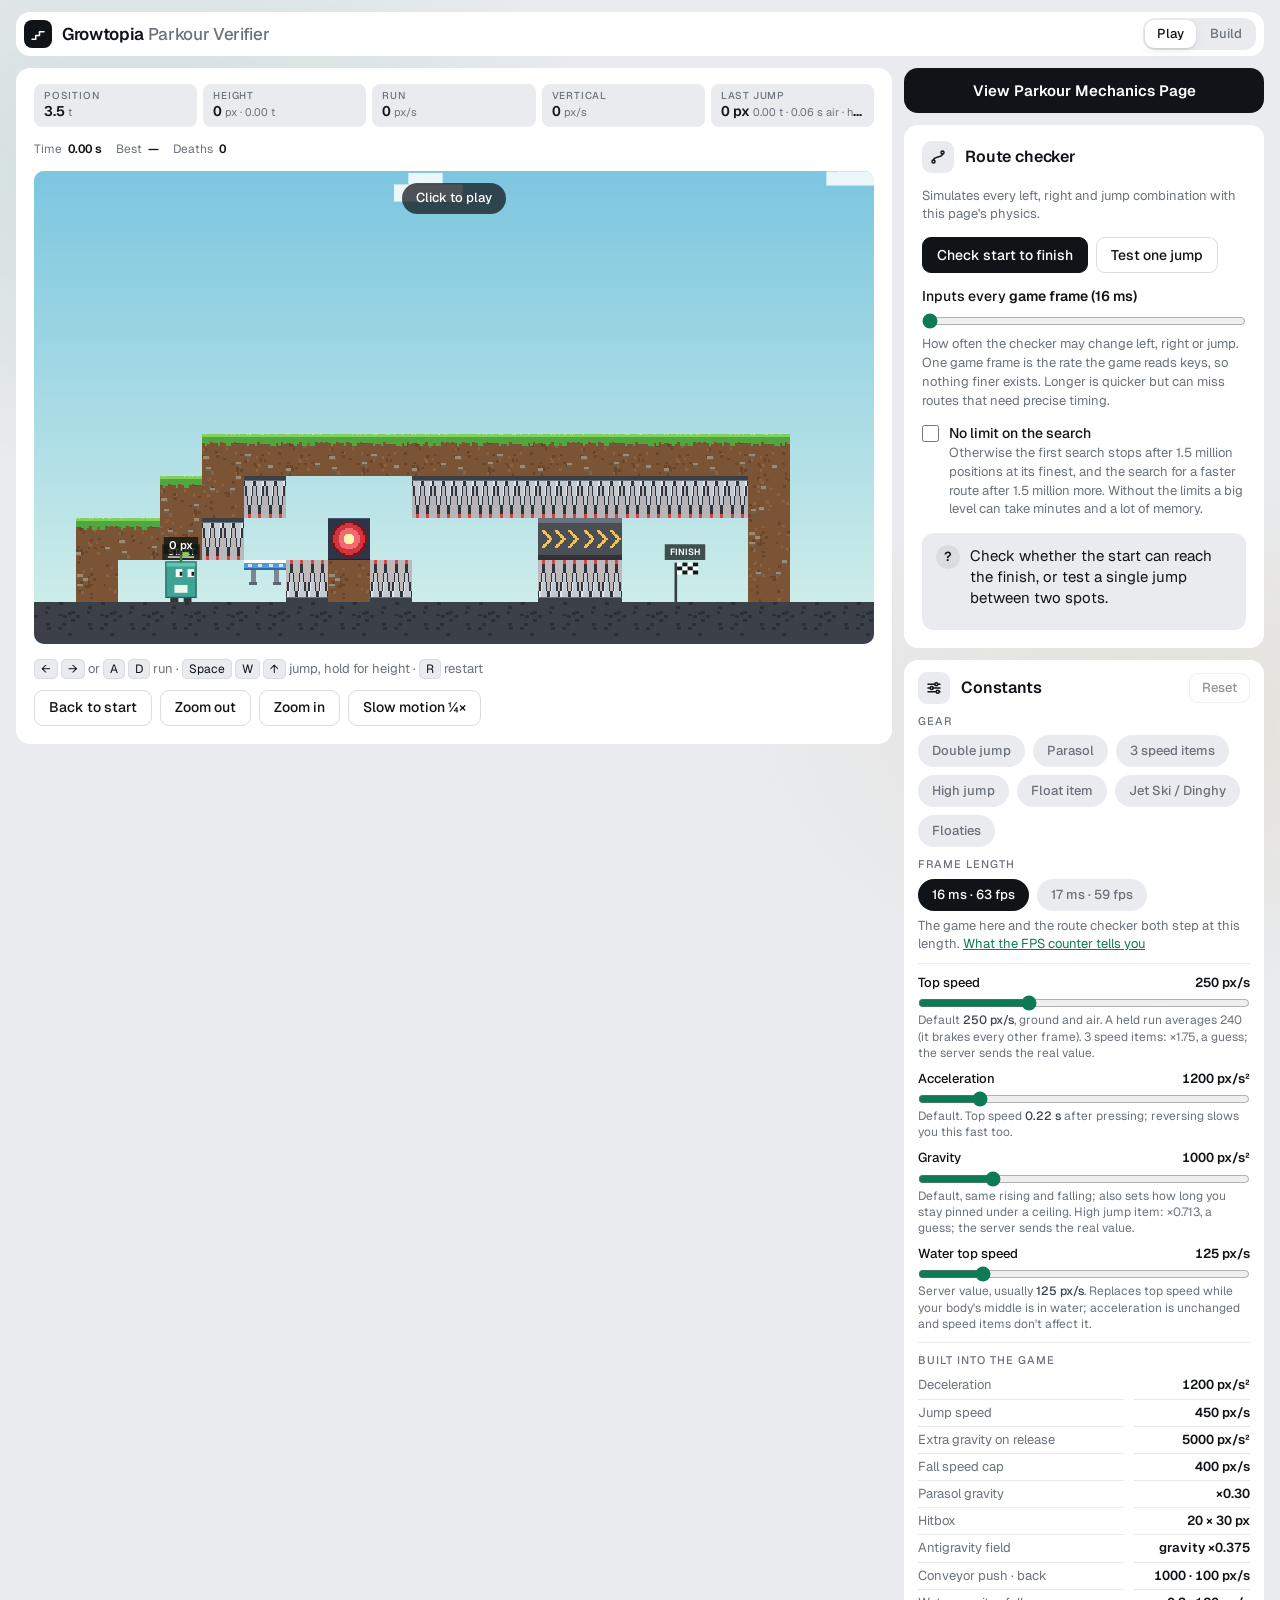
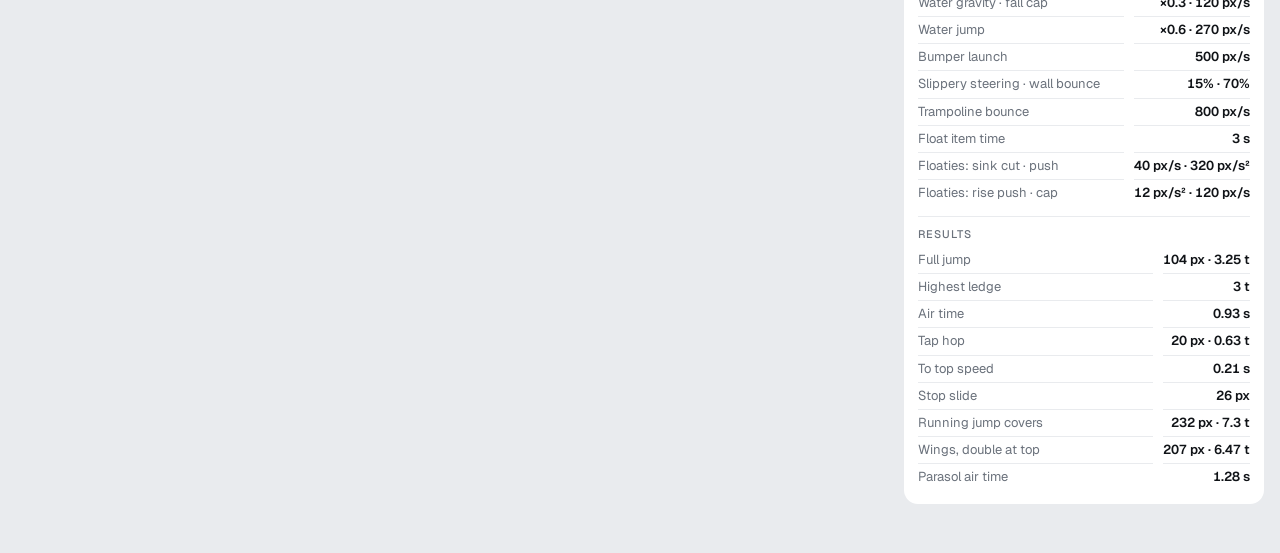
==== index.html @ d381310d "Initial commit" ====
<!doctype html>
<html lang="en">
<head>
<meta charset="utf-8">
<meta name="viewport" content="width=device-width, initial-scale=1, viewport-fit=cover">
<title>Growtopia Parkour Verifier</title>
<link rel="preconnect" href="https://fonts.googleapis.com">
<link rel="preconnect" href="https://fonts.gstatic.com" crossorigin>
<link rel="stylesheet" href="https://fonts.googleapis.com/css2?family=Geist:wght@300;400;500;600&display=swap">
<link rel="stylesheet" href="css/base.css">
<link rel="stylesheet" href="css/editor.css">
</head>
<body>
<svg width="0" height="0" style="position:absolute" aria-hidden="true" focusable="false">
  <symbol id="i-hop" viewBox="0 0 24 24"><path d="M4 19h5v-5h5V9h6"/></symbol>
  <symbol id="i-tv" viewBox="0 0 24 24"><rect x="3" y="4" width="18" height="13" rx="2"/><path d="M8 21h8M12 17v4"/></symbol>
  <symbol id="i-route" viewBox="0 0 24 24"><circle cx="6" cy="18" r="2"/><circle cx="18" cy="6" r="2"/><path d="M6 16c0-5 12-3 12-8"/></symbol>
  <symbol id="i-set" viewBox="0 0 24 24"><path d="M4 7h9M17 7h3M4 12h3M11 12h9M4 17h11M19 17h1"/><circle cx="15" cy="7" r="2"/><circle cx="9" cy="12" r="2"/><circle cx="17" cy="17" r="2"/></symbol>
  <symbol id="i-info" viewBox="0 0 24 24"><circle cx="12" cy="12" r="9"/><path d="M12 11v5M12 8h.01"/></symbol>
</svg>

<div class="shell">
  <header class="apphead card">
    <span class="mark" aria-hidden="true"><svg class="ic"><use href="#i-hop"/></svg></span>
    <h1>Growtopia <span>Parkour Verifier</span></h1>
    <div class="seg" role="tablist" aria-label="Mode">
      <button type="button" role="tab" id="m-play" aria-selected="true">Play</button>
      <button type="button" role="tab" id="m-build" aria-selected="false">Build</button>
    </div>
  </header>

  <main class="bench">
    <div class="stage">
      <section class="card game" aria-label="Game and level editor">
        <dl class="readout" id="readout" aria-live="off">
          <div><dt>Position</dt><dd id="r-x">0.0 <small>t</small></dd></div>
          <div><dt>Height</dt><dd id="r-h">0 <small>px</small></dd></div>
          <div><dt>Run</dt><dd id="r-vx">0 <small>px/s</small></dd></div>
          <div><dt>Vertical</dt><dd id="r-vy">0 <small>px/s</small></dd></div>
          <div><dt>Last jump</dt><dd id="r-jump" class="multi">—</dd></div>
        </dl>

        <div class="stagebar">
          <p class="runstat" id="runstat"><span>Time <b id="rs-time">0.00 s</b></span><span>Best <b id="rs-best">—</b></span><span>Deaths <b id="rs-deaths">0</b></span></p>
          <div class="tools" id="tools" hidden></div>
        </div>
        <div class="screen">
          <canvas id="game" tabindex="0" aria-label="Game screen. In Play, the arrow keys or A and D run and Space, W or Up jumps. In Build, click to place the selected tile and right-click to erase."></canvas>
          <div class="focus-hint" id="hint"><span id="hint-text">Click to play</span></div>
        </div>

        <div class="buildrow" id="buildrow" hidden>
          <div class="btns">
            <button type="button" id="b-undo" disabled>Undo</button>
            <button type="button" id="b-clear">Clear level</button>
            <select id="b-preset" aria-label="Load a preset level"><option value="">Presets…</option></select>
            <button type="button" id="b-copy">Copy level code</button>
            <button type="button" id="b-paste">Load a code</button>
          </div>
          <div class="codebox" id="codebox" hidden>
            <input id="code-in" type="text" spellcheck="false" autocomplete="off" aria-label="Level code">
            <button type="button" id="code-go">Load</button>
            <span class="msg" id="code-msg" aria-live="polite"></span>
          </div>
        </div>

        <div class="toolbar">
          <p class="keys" id="keys-play"><kbd>←</kbd> <kbd>→</kbd> or <kbd>A</kbd> <kbd>D</kbd> run · <kbd>Space</kbd> <kbd>W</kbd> <kbd>↑</kbd> jump, hold for height · <kbd>R</kbd> restart</p>
          <p class="keys" id="keys-build" hidden>Click to place · right-click erases · right-drag pans · wheel zooms · <kbd>1</kbd>–<kbd>9</kbd> tools, <kbd>M</kbd> mushroom, <kbd>B</kbd> board, <kbd>P</kbd> platform, <kbd>E</kbd> erase · arrows pan · <kbd>Ctrl</kbd> <kbd>Z</kbd> undo</p>
          <div class="btns">
            <button id="b-reset" type="button">Back to start</button>
            <button id="b-zoomout" type="button" title="Show more of the world">Zoom out</button>
            <button id="b-zoomin" type="button" title="Back toward the normal view">Zoom in</button>
            <button id="b-slow" type="button" aria-pressed="false">Slow motion ¼×</button>
          </div>
        </div>
        <div class="touchpad" id="pad-play" aria-hidden="true">
          <button type="button" data-key="left" tabindex="-1">◀</button>
          <button type="button" data-key="right" tabindex="-1">▶</button>
          <button type="button" data-key="jump" tabindex="-1">Jump</button>
        </div>
        <div class="touchpad four" id="pad-build" aria-hidden="true" hidden>
          <button type="button" data-key="left" tabindex="-1">◀</button>
          <button type="button" data-key="right" tabindex="-1">▶</button>
          <button type="button" data-key="up" tabindex="-1">▲</button>
          <button type="button" data-key="down" tabindex="-1">▼</button>
        </div>
      </section>
    </div>

    <div class="side">
      <a class="mechlink" href="mechanics.html">View Parkour Mechanics Page</a>
      <section class="card checker" aria-labelledby="ck-title">
        <div class="ph">
          <span class="ico"><svg class="ic" aria-hidden="true"><use href="#i-route"/></svg></span>
          <h2 id="ck-title">Route checker</h2>
        </div>
        <p class="note">Simulates every left, right and jump combination with this page's physics.</p>
        <div class="btns">
          <button type="button" class="primary" id="ck-route">Check start to finish</button>
          <button type="button" id="ck-jump" aria-pressed="false">Test one jump</button>
        </div>
        <label class="ck-rate"><span>Inputs every <b id="ck-rate-val"></b></span><input type="range" id="ck-rate" min="1" max="6" step="1" value="1"><small>How often the checker may change left, right or jump. One game frame is the rate the game reads keys, so nothing finer exists. Longer is quicker but can miss routes that need precise timing.</small></label>
        <label class="toggle"><input type="checkbox" id="ck-nolimit"><span>No limit on the search <small>Otherwise the first search stops after 1.5 million positions at its finest, and the search for a faster route after <span id="ck-cap">1.5 million</span> more. Without the limits a big level can take minutes and a lot of memory.</small></span></label>
        <div class="result" id="ck-result" data-state="idle" aria-live="polite">
          <span class="ic" id="ck-ic" aria-hidden="true">?</span>
          <div><p id="ck-text"></p><p class="sub" id="ck-sub"></p><div class="acts" id="ck-acts"></div></div>
        </div>
      </section>

      <aside class="card panel" aria-labelledby="consts-title">
        <div class="ph">
          <span class="ico"><svg class="ic" aria-hidden="true"><use href="#i-set"/></svg></span>
          <h2 id="consts-title">Constants</h2>
          <button id="b-measured" type="button" class="sm" disabled>Reset</button>
        </div>
        <div class="gear" role="group" aria-labelledby="gear-title">
          <h3 id="gear-title">Gear</h3>
          <div class="btns">
            <button type="button" id="g-wings" aria-pressed="false">Double jump</button>
            <button type="button" id="g-parasol" aria-pressed="false">Parasol</button>
            <button type="button" id="g-speed" aria-pressed="false">3 speed items</button>
            <button type="button" id="g-highjump" aria-pressed="false">High jump</button>
            <button type="button" id="g-float" aria-pressed="false" title="Surfboards, the Swan Boat and the like: you float at the surface for 3 s after entering water. One water item at a time.">Float item</button>
            <button type="button" id="g-jet" aria-pressed="false" title="The Fishing Dinghy and the Jet Skis: you float at the surface with no time limit. One water item at a time.">Jet Ski / Dinghy</button>
            <button type="button" id="g-floaties" aria-pressed="false" title="Floaties and water wings: you sink only a few px and drift up slowly. One water item at a time.">Floaties</button>
          </div>
        </div>
        <div class="gear" role="group" aria-labelledby="frame-title">
          <h3 id="frame-title">Frame length</h3>
          <div class="btns">
            <button type="button" id="f-16" aria-pressed="true" title="Every frame is 16 ms: the game showing a steady 63 fps.">16 ms · 63 fps</button>
            <button type="button" id="f-17" aria-pressed="false" title="Every frame is 17 ms: the game showing a steady 59 fps.">17 ms · 59 fps</button>
          </div>
          <p class="note">The game here and the route checker both step at this length. <a href="mechanics.html#frame-time">What the FPS counter tells you</a></p>
        </div>
        <div class="consts" id="consts"></div>
        <div class="derived">
          <h3>Built into the game</h3>
          <dl id="builtin"></dl>
        </div>
        <div class="derived">
          <h3>Results</h3>
          <dl id="derived"></dl>
        </div>
      </aside>
    </div>
  </main>

</div>
<script src="js/core.js"></script>
<script src="js/levels.js"></script>
<script src="js/app.js"></script>
<script src="js/constants-panel.js"></script>
<script src="js/boot.js"></script>
</body>
</html>
---- css/base.css ----
/* Look: white panes on a soft grey ground, Geist, one light theme, a single green accent.
   Tokens, layout and the common controls live here; the editor, checker and touch pads are in editor.css. */
:root {
  --bg: #e9ebee;
  --pane: #ffffff;
  --ink: #101317;
  --ink-2: #3d444d;
  --muted: #6b727c;
  --faint: #b4b9c0;
  --line: #d9dce1;
  --accent: #0f7a56;
  --accent-soft: #e3f2eb;
  --warn: #c46a00;
  --bad: #b3361b;
  --bad-soft: #fbeae6;
  --edit: #2f6bff;
  --ease: cubic-bezier(.2, .8, .2, 1);
  --font: "Geist", system-ui, -apple-system, "Segoe UI", Roboto, sans-serif;
  --mono: ui-monospace, Menlo, Consolas, monospace;
  --gap: 12px;
  --radius: 14px;
  color-scheme: light;
}
* { box-sizing: border-box; }
[hidden] { display: none !important; }
html, body { margin: 0; }
body { background: var(--bg); color: var(--ink); font-family: var(--font); font-size: 15px; line-height: 1.4; -webkit-font-smoothing: antialiased; }
body::before {   /* two soft washes of colour that drift slowly behind the panes */
  content: ""; position: fixed; inset: -20%; z-index: -1; pointer-events: none;
  background: radial-gradient(38% 34% at 22% 28%, rgb(15 122 86 / .11), transparent 70%), radial-gradient(34% 30% at 80% 72%, rgb(196 149 43 / .11), transparent 70%);
  animation: drift 40s ease-in-out infinite alternate;
}
@keyframes drift { to { transform: translate3d(5%, -4%, 0) rotate(8deg); } }
h1, h2, h3, p { margin: 0; }
button, input, select, textarea { font: inherit; color: inherit; }
:focus-visible { outline: 2px solid var(--edit); outline-offset: 2px; }
a { color: var(--accent); }

/* ---- shell, header, panes ---- */
.shell { max-width: 1320px; margin: 0 auto; padding: var(--gap) max(16px, var(--gap)) 48px; display: grid; gap: var(--gap); }
.card { background: var(--pane); border-radius: var(--radius); min-width: 0; animation: paneIn .9s var(--ease) both; }
@keyframes paneIn { from { opacity: 0; transform: translateY(18px) scale(.985); } }
.apphead { display: flex; align-items: center; gap: 10px; padding: 6px 8px; }
.mark { flex: none; display: grid; place-items: center; width: 28px; height: 28px; border-radius: 8px; background: var(--ink); color: #fff; }
.apphead h1 { font-size: 17px; font-weight: 600; letter-spacing: -.02em; line-height: 1.2; }
.apphead h1 span { color: var(--muted); font-weight: 500; }
.apphead .seg { margin-left: auto; padding: 2px; }
.apphead .seg button { height: 28px; padding: 0 12px; font-size: 13px; }

.bench { display: grid; grid-template-columns: minmax(0, 1fr) 360px; gap: var(--gap); align-items: start; }
.stage, .side { display: grid; gap: var(--gap); min-width: 0; }
.side > .checker { animation-delay: .09s; }
.side > .panel { animation-delay: .18s; }
.card.game, .card.checker, .card.panel { padding: 16px 18px 18px; }
.game, .checker, .panel { display: grid; gap: 14px; align-content: start; }
.card.panel { padding: 12px 14px 14px; }
.panel { gap: 10px; }

/* a pane's heading: a small grey square with an icon, then the title */
.ph { display: flex; align-items: center; gap: 11px; }
.ph .ico { display: grid; place-items: center; flex: none; width: 32px; height: 32px; border-radius: 9px; background: var(--bg); }
.ph h2 { flex: 1; font-size: 16px; font-weight: 600; letter-spacing: -.01em; }
svg.ic { flex: none; width: 18px; height: 18px; fill: none; stroke: currentColor; stroke-width: 2; stroke-linecap: round; stroke-linejoin: round; }

/* ---- controls ---- */
button {
  height: 36px; padding: 0 14px; border-radius: 9px; border: 1px solid var(--line); background: #fff;
  font-size: 14px; font-weight: 500; cursor: pointer; transition: background .15s, color .15s, border-color .15s;
}
button:hover { background: var(--bg); }
button.primary { background: var(--ink); border-color: var(--ink); color: #fff; }
button.primary:hover { background: #2a3038; }
button.sm { height: 30px; padding: 0 12px; font-size: 13px; }
button:disabled { opacity: .45; cursor: default; }
button:disabled:hover { background: #fff; }
button[aria-pressed="true"] { background: var(--ink); border-color: var(--ink); color: #fff; }
.btns { display: flex; flex-wrap: wrap; gap: 8px; }
.note { color: var(--muted); font-size: 13px; }
kbd { font-family: var(--font); font-size: 12px; border: 1px solid var(--line); border-radius: 5px; padding: 1px 6px; background: var(--bg); color: var(--ink); }

/* segmented control: a grey track with a white pill under the chosen one */
.seg { display: inline-flex; flex-wrap: wrap; gap: 2px; padding: 3px; border-radius: 12px; background: var(--bg); }
.seg button { flex: 1 1 auto; height: 34px; padding: 0 16px; border: 0; border-radius: 9px; background: transparent; color: var(--muted); font-weight: 500; }
.seg button:hover { background: transparent; color: var(--ink); }
.seg button[aria-selected="true"], .seg button[aria-pressed="true"] { background: var(--pane); color: var(--ink); box-shadow: 0 1px 2px rgb(16 19 23 / .12), 0 4px 12px rgb(16 19 23 / .06); }

/* ---- the game ---- */
.screen { position: relative; border-radius: 10px; overflow: hidden; }
#game { display: block; width: 100%; aspect-ratio: 16 / 9; image-rendering: pixelated; outline: none; cursor: pointer; touch-action: none; background: #9fd8e6; }
@media (max-width: 640px) { #game { aspect-ratio: 4 / 3; } }
#game:focus-visible { outline: 2px solid var(--edit); outline-offset: -2px; }
.focus-hint { position: absolute; left: 0; right: 0; top: 12px; display: flex; justify-content: center; pointer-events: none; }
.focus-hint span { font-size: 13px; font-weight: 500; color: #fff; background: rgb(16 19 23 / .72); padding: 6px 14px; border-radius: 99px; }

.stagebar { display: flex; flex-wrap: wrap; gap: 10px 14px; align-items: center; justify-content: space-between; }
.runstat { display: flex; flex-wrap: wrap; gap: 2px 14px; font-size: 12px; color: var(--muted); font-variant-numeric: tabular-nums; }
.runstat b { color: var(--ink); font-weight: 600; margin-left: 3px; }

.readout { display: grid; grid-template-columns: repeat(5, minmax(0, 1fr)); gap: 6px; margin: 0; }
.readout div { min-width: 0; padding: 5px 10px; border-radius: 8px; background: var(--bg); }
.readout dt { font-size: 10px; font-weight: 500; letter-spacing: .08em; text-transform: uppercase; color: var(--muted); line-height: 1.3; }
.readout dd { margin: 0; font-size: 14px; font-weight: 600; font-variant-numeric: tabular-nums; white-space: nowrap; overflow: hidden; text-overflow: ellipsis; }
.readout dd small { font-size: 11px; font-weight: 400; color: var(--muted); }
@media (max-width: 720px) { .readout { grid-template-columns: repeat(2, minmax(0, 1fr)); } .readout div:last-child { grid-column: 1 / -1; } }

.toolbar { display: flex; flex-wrap: wrap; gap: 10px 16px; align-items: center; justify-content: space-between; }
.keys { color: var(--muted); font-size: 13px; line-height: 1.7; }

/* ---- constants ---- */
.gear { display: grid; gap: 6px; }
.gear h3, .derived h3 { font-size: 11px; font-weight: 500; letter-spacing: .09em; text-transform: uppercase; color: var(--muted); }
.gear .btns button { height: 32px; padding: 0 14px; border: 0; border-radius: 99px; background: var(--bg); color: var(--muted); font-size: 13px; }
.gear .btns button:hover { color: var(--ink); }
.gear .btns button[aria-pressed="true"] { background: var(--ink); color: #fff; }
.consts { display: grid; gap: 9px; padding-top: 10px; border-top: 1px solid var(--bg); }
.const { display: grid; grid-template-columns: minmax(0, 1fr) auto; gap: 1px 10px; align-items: baseline; }
.const label { font-size: 13px; font-weight: 500; }
.const label .worn { color: var(--muted); font-weight: 400; }
.const output { font-size: 13px; font-weight: 600; font-variant-numeric: tabular-nums; text-align: right; }
.const input[type=range] { grid-column: 1 / -1; width: 100%; margin: 2px 0 0; accent-color: var(--accent); }
.const .note { grid-column: 1 / -1; font-size: 12px; line-height: 1.35; }
.const .note b { color: var(--ink-2); font-weight: 500; }
.chip { display: inline-block; font-size: 11px; font-weight: 500; border-radius: 99px; padding: 1px 8px; margin-left: 6px; vertical-align: 1px; }
.chip.est { color: var(--warn); box-shadow: inset 0 0 0 1px currentColor; }
.chip.edit { color: var(--accent); background: var(--accent-soft); }
.derived { display: grid; gap: 4px; padding-top: 10px; border-top: 1px solid var(--bg); }
.derived dl { margin: 0; display: grid; grid-template-columns: minmax(0, 1fr) auto; gap: 0 10px; font-size: 13px; }
.derived dt, .derived dd { padding: 4px 0; border-top: 1px solid var(--bg); }
.derived dt:first-of-type, .derived dd:first-of-type { border-top: 0; }
.derived dt { color: var(--muted); }
.derived dd { margin: 0; font-weight: 600; font-variant-numeric: tabular-nums; text-align: right; }

/* ---- notes ---- */

@media (max-width: 980px) { .bench { grid-template-columns: minmax(0, 1fr); } }
@media (max-width: 640px) { .apphead h1 { font-size: 15px; } }
@media (prefers-reduced-motion: reduce) { *, *::before, *::after { animation: none !important; transition: none !important; } }
.mechlink { display: block; padding: 12px 16px; border-radius: var(--radius); background: var(--ink); color: #fff; font-size: 15px; font-weight: 600; text-align: center; text-decoration: none; }
.mechlink:hover { background: #2a3038; }
.apphead .back { display: inline-flex; align-items: center; height: 32px; padding: 0 12px; border-radius: 9px; background: var(--bg); color: var(--ink); font-size: 13px; font-weight: 500; text-decoration: none; }
.apphead .back:hover { background: var(--line); }
.apphead h1 + .back { margin-left: auto; }
---- css/editor.css ----
/* Build tools, level code box, route checker and its result, touch pads. Tokens come from base.css. */

/* ---- build tools: chips with the tile's picture ---- */
.tools { display: flex; flex-wrap: wrap; gap: 6px; }
.tools button { display: inline-flex; align-items: center; gap: 7px; height: 34px; padding: 0 8px 0 6px; }
.tools button img { display: block; width: 20px; height: 20px; border-radius: 4px; image-rendering: pixelated; }
.tools kbd { font-size: 11px; padding: 0 4px; }
.tools button[aria-pressed="true"] kbd { background: rgb(255 255 255 / .16); border-color: transparent; color: #fff; }

.buildrow { display: grid; gap: 10px; }
.codebox { display: flex; gap: 8px; flex-wrap: wrap; align-items: center; }
.codebox input { flex: 1 1 260px; min-width: 0; height: 36px; padding: 0 11px; border: 1px solid var(--line); border-radius: 9px; background: #fff; font: 12px var(--mono); }
.codebox input:focus { outline: none; border-color: var(--edit); }
.codebox .msg { width: 100%; font-size: 13px; color: var(--muted); }

/* ---- route checker ---- */
.ck-rate { display: grid; gap: 6px; font-size: 14px; font-weight: 500; }
.ck-rate b { font-weight: 600; }
.ck-rate input { width: 100%; margin: 0; accent-color: var(--accent); }
.ck-rate small, .toggle small { display: block; font-size: 13px; font-weight: 400; color: var(--muted); line-height: 1.45; }
.toggle { display: flex; align-items: flex-start; gap: 10px; font-size: 14px; font-weight: 500; cursor: pointer; }
.toggle input { flex: none; width: 17px; height: 17px; margin: 1px 0 0; accent-color: var(--ink); }

.result { display: grid; grid-template-columns: 24px minmax(0, 1fr); gap: 10px; align-items: start; padding: 12px 14px; border-radius: 12px; background: var(--bg); font-size: 15px; }
.result .ic { display: grid; place-items: center; width: 24px; height: 24px; border-radius: 50%; background: var(--line); color: var(--ink); font-size: 13px; font-weight: 600; }
.result[data-state="ok"] { background: var(--accent-soft); }
.result[data-state="ok"] .ic { background: var(--accent); color: #fff; }
.result[data-state="bad"] { background: var(--bad-soft); }
.result[data-state="bad"] .ic { background: var(--bad); color: #fff; }
.result[data-state="busy"] .ic { animation: pulse 1s ease-in-out infinite; }
@keyframes pulse { 50% { opacity: .35; } }
.result .sub { margin-top: 2px; font-size: 13px; color: var(--ink-2); }
.result .acts { display: flex; flex-wrap: wrap; gap: 8px; margin-top: 10px; }
.result .acts button { height: 32px; font-size: 13px; }

/* ---- touch pads (on touch screens and narrow ones) ---- */
.touchpad { display: none; grid-template-columns: 1fr 1fr 1.4fr; gap: 10px; user-select: none; -webkit-user-select: none; }
.touchpad.four { grid-template-columns: repeat(4, minmax(0, 1fr)); }
.touchpad button { height: 56px; border-radius: 12px; font-size: 18px; touch-action: none; }
.touchpad button.on { background: var(--ink); border-color: var(--ink); color: #fff; }
@media (pointer: coarse), (max-width: 640px) { .touchpad { display: grid; } }

.buildrow select { height: 36px; padding: 0 10px; border: 1px solid var(--line); border-radius: 9px; background: #fff; font-size: 14px; font-weight: 500; }
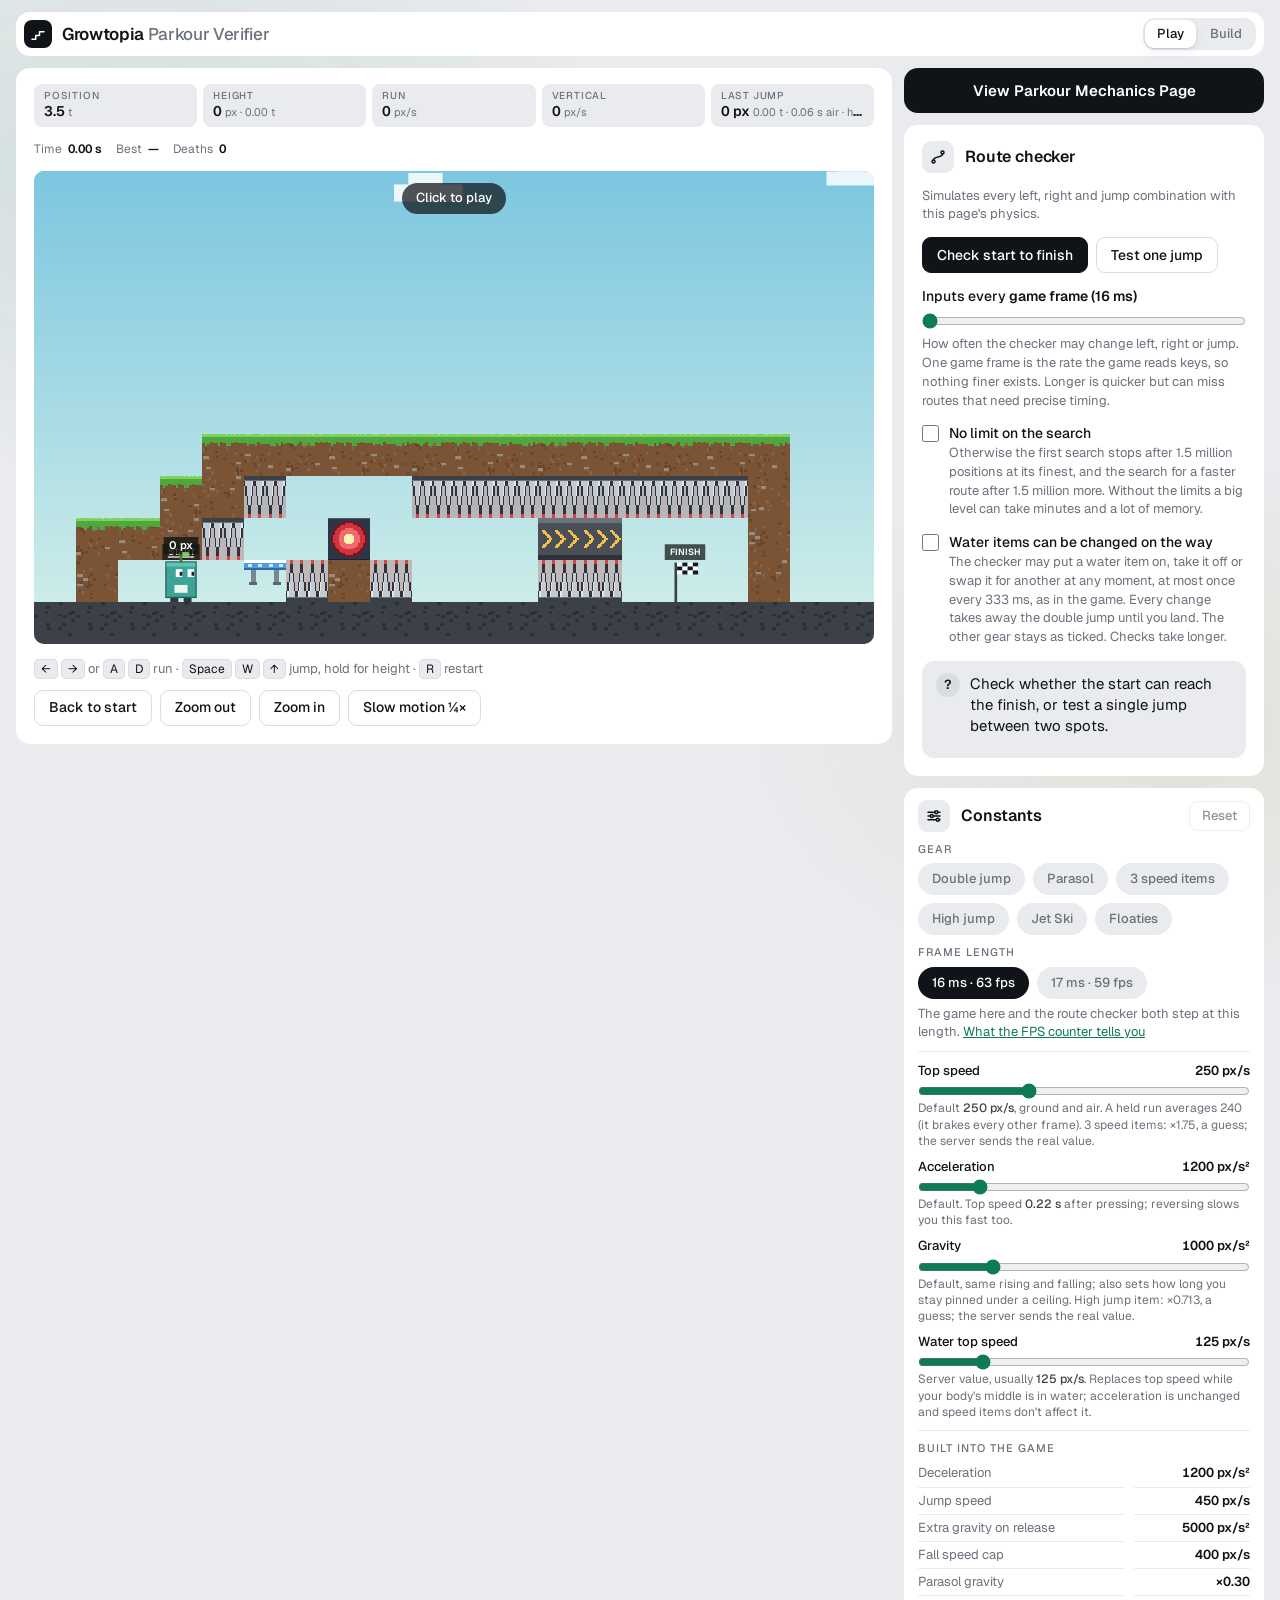
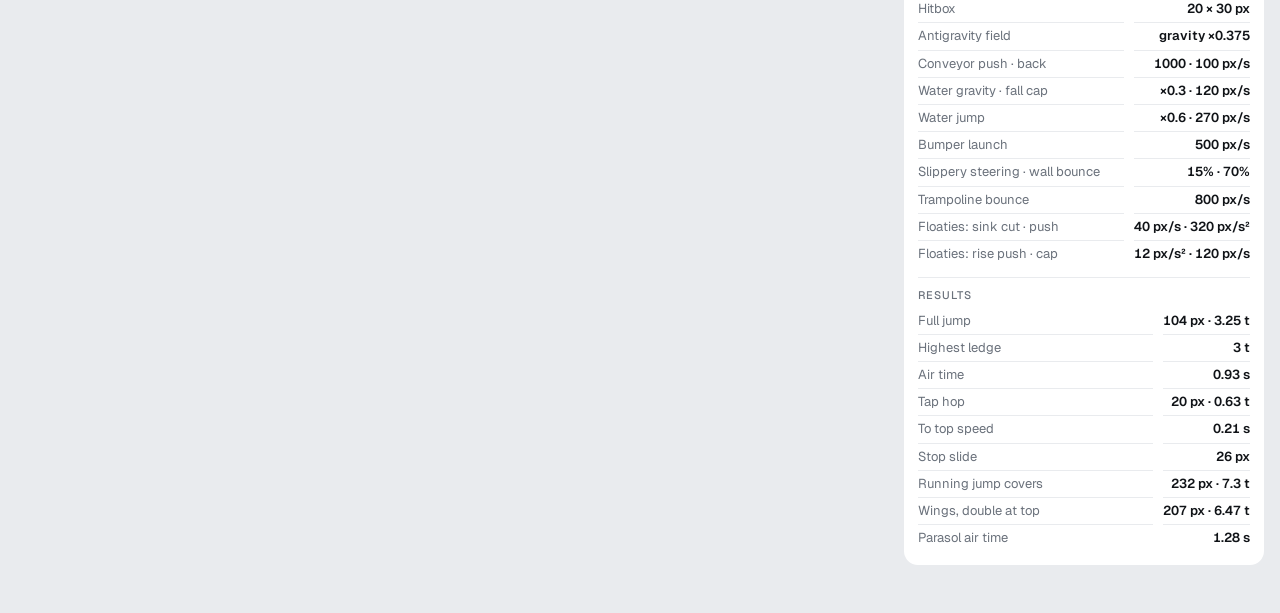
==== commit b0e3ef47: "Unequipping, Equipping" ====
--- a/index.html
+++ b/index.html
@@ -102,6 +102,7 @@
         </div>
         <label class="ck-rate"><span>Inputs every <b id="ck-rate-val"></b></span><input type="range" id="ck-rate" min="1" max="6" step="1" value="1"><small>How often the checker may change left, right or jump. One game frame is the rate the game reads keys, so nothing finer exists. Longer is quicker but can miss routes that need precise timing.</small></label>
         <label class="toggle"><input type="checkbox" id="ck-nolimit"><span>No limit on the search <small>Otherwise the first search stops after 1.5 million positions at its finest, and the search for a faster route after <span id="ck-cap">1.5 million</span> more. Without the limits a big level can take minutes and a lot of memory.</small></span></label>
+        <label class="toggle"><input type="checkbox" id="ck-swap"><span>Water items can be changed on the way <small>The checker may put a water item on, take it off or swap it for another at any moment, at most once every 333 ms, as in the game. Every change takes away the double jump until you land. The other gear stays as ticked. Checks take longer.</small></span></label>
         <div class="result" id="ck-result" data-state="idle" aria-live="polite">
           <span class="ic" id="ck-ic" aria-hidden="true">?</span>
           <div><p id="ck-text"></p><p class="sub" id="ck-sub"></p><div class="acts" id="ck-acts"></div></div>
@@ -121,8 +122,7 @@
             <button type="button" id="g-parasol" aria-pressed="false">Parasol</button>
             <button type="button" id="g-speed" aria-pressed="false">3 speed items</button>
             <button type="button" id="g-highjump" aria-pressed="false">High jump</button>
-            <button type="button" id="g-float" aria-pressed="false" title="Surfboards, the Swan Boat and the like: you float at the surface for 3 s after entering water. One water item at a time.">Float item</button>
-            <button type="button" id="g-jet" aria-pressed="false" title="The Fishing Dinghy and the Jet Skis: you float at the surface with no time limit. One water item at a time.">Jet Ski / Dinghy</button>
+            <button type="button" id="g-jet" aria-pressed="false" title="The Jet Ski and the Golden Jet Ski: from entering water you float at the surface with no time limit, until you touch the ground or change any item. One water item at a time.">Jet Ski</button>
             <button type="button" id="g-floaties" aria-pressed="false" title="Floaties and water wings: you sink only a few px and drift up slowly. One water item at a time.">Floaties</button>
           </div>
         </div>
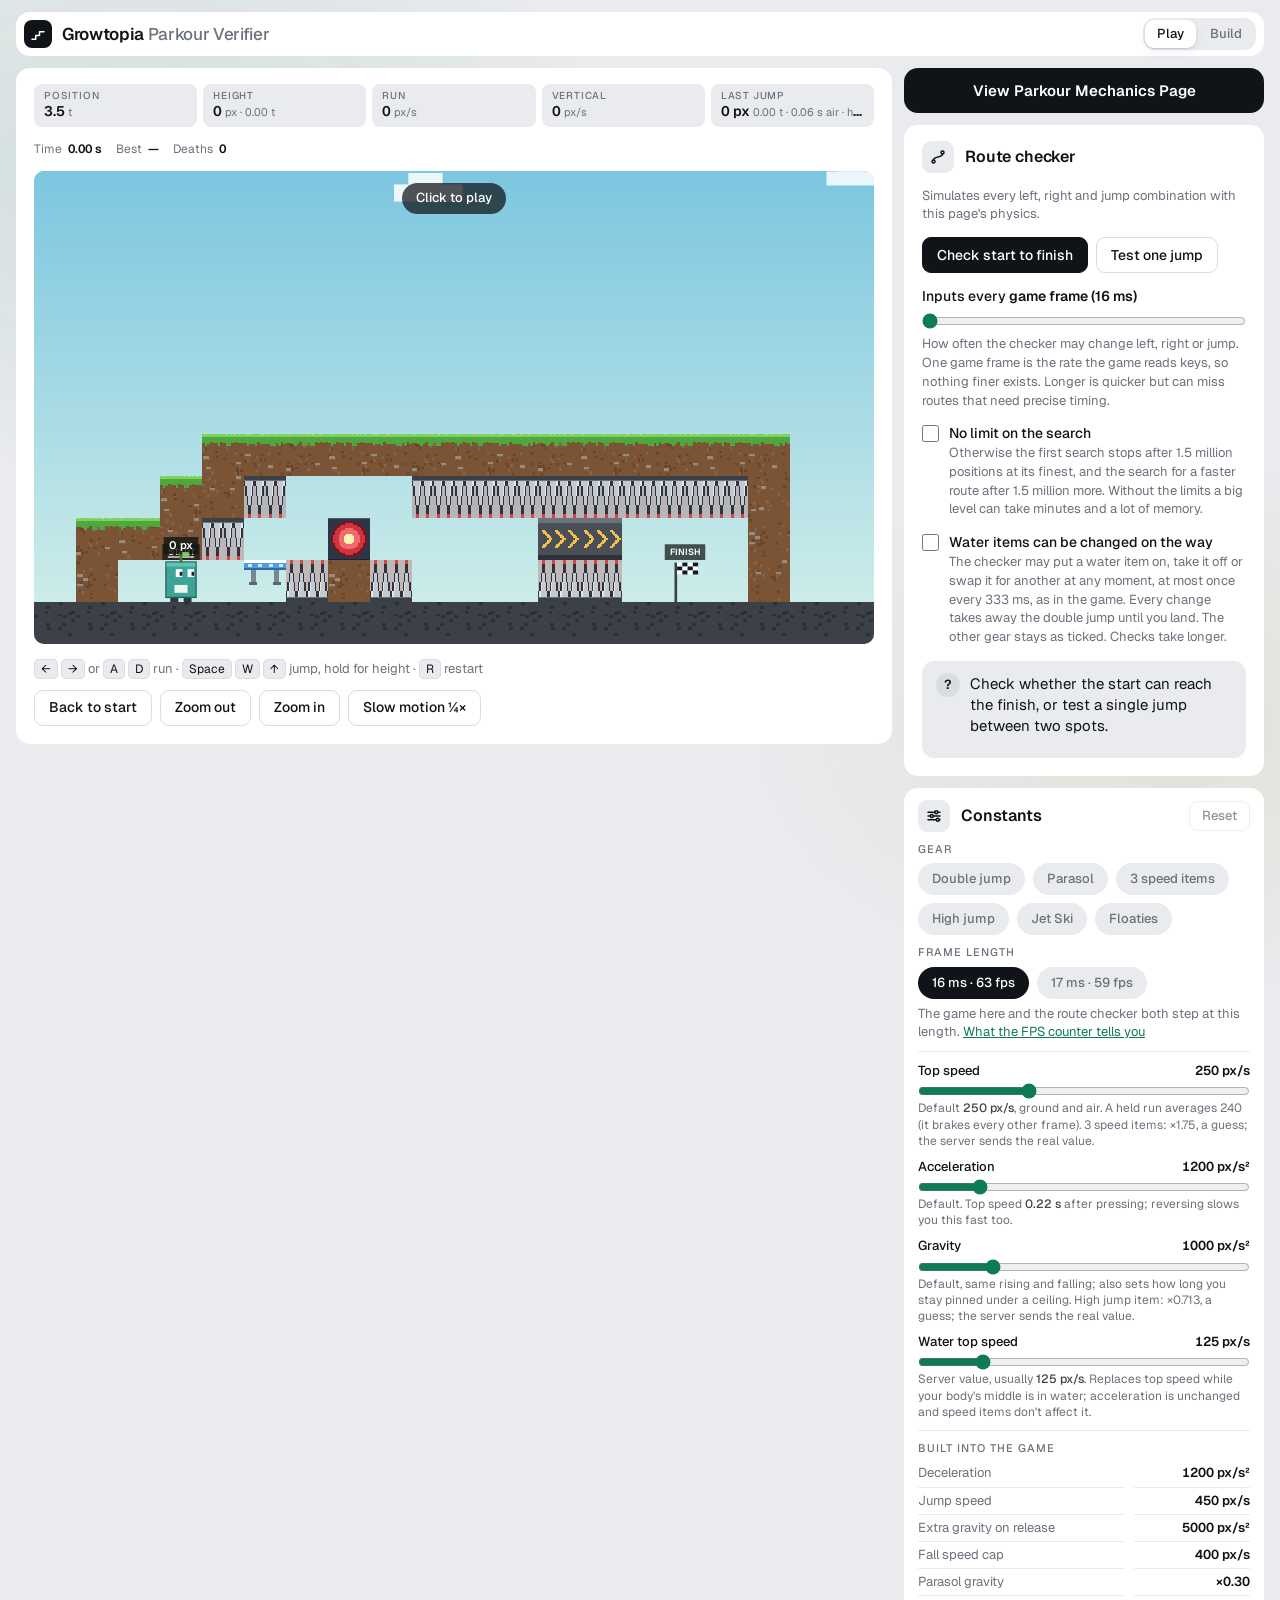
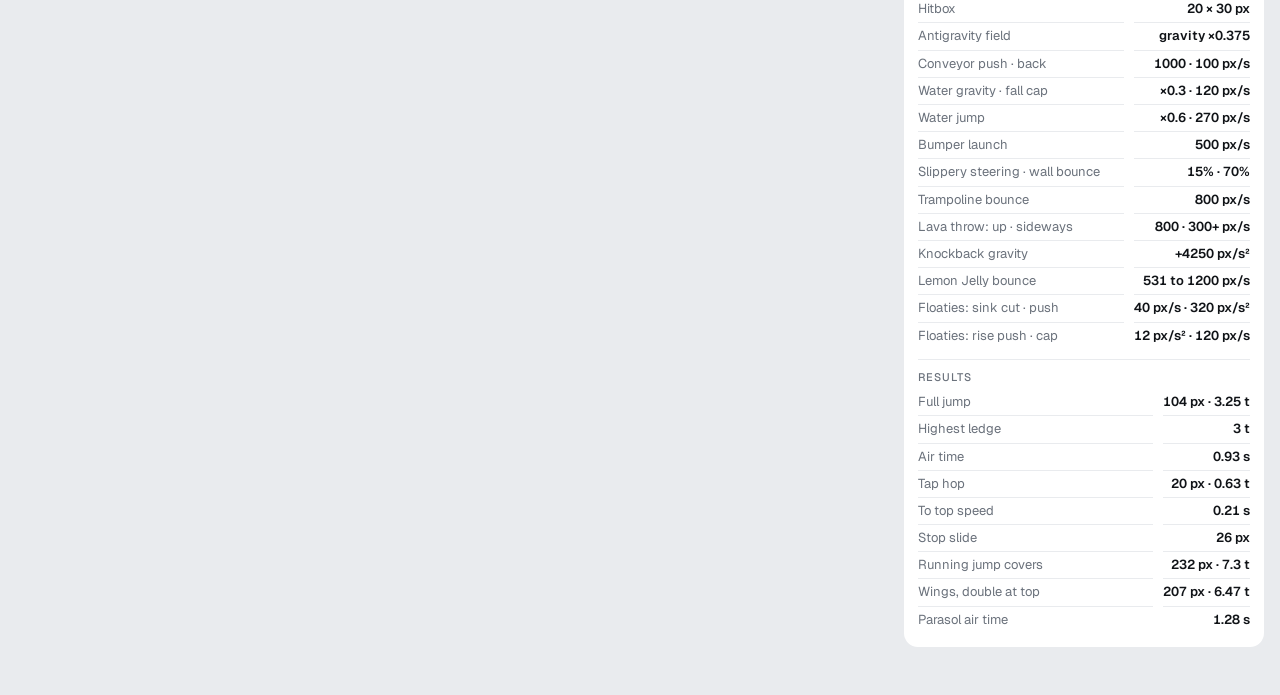
==== commit 049e3996: "lava and lemon jelly" ====
--- a/index.html
+++ b/index.html
@@ -66,7 +66,7 @@
 
         <div class="toolbar">
           <p class="keys" id="keys-play"><kbd>←</kbd> <kbd>→</kbd> or <kbd>A</kbd> <kbd>D</kbd> run · <kbd>Space</kbd> <kbd>W</kbd> <kbd>↑</kbd> jump, hold for height · <kbd>R</kbd> restart</p>
-          <p class="keys" id="keys-build" hidden>Click to place · right-click erases · right-drag pans · wheel zooms · <kbd>1</kbd>–<kbd>9</kbd> tools, <kbd>M</kbd> mushroom, <kbd>B</kbd> board, <kbd>P</kbd> platform, <kbd>E</kbd> erase · arrows pan · <kbd>Ctrl</kbd> <kbd>Z</kbd> undo</p>
+          <p class="keys" id="keys-build" hidden>Click to place · right-click erases · right-drag pans · wheel zooms · <kbd>1</kbd>–<kbd>9</kbd> tools, <kbd>M</kbd> mushroom, <kbd>B</kbd> board, <kbd>J</kbd> jelly, <kbd>L</kbd> lava, <kbd>P</kbd> platform, <kbd>E</kbd> erase · arrows pan · <kbd>Ctrl</kbd> <kbd>Z</kbd> undo</p>
           <div class="btns">
             <button id="b-reset" type="button">Back to start</button>
             <button id="b-zoomout" type="button" title="Show more of the world">Zoom out</button>
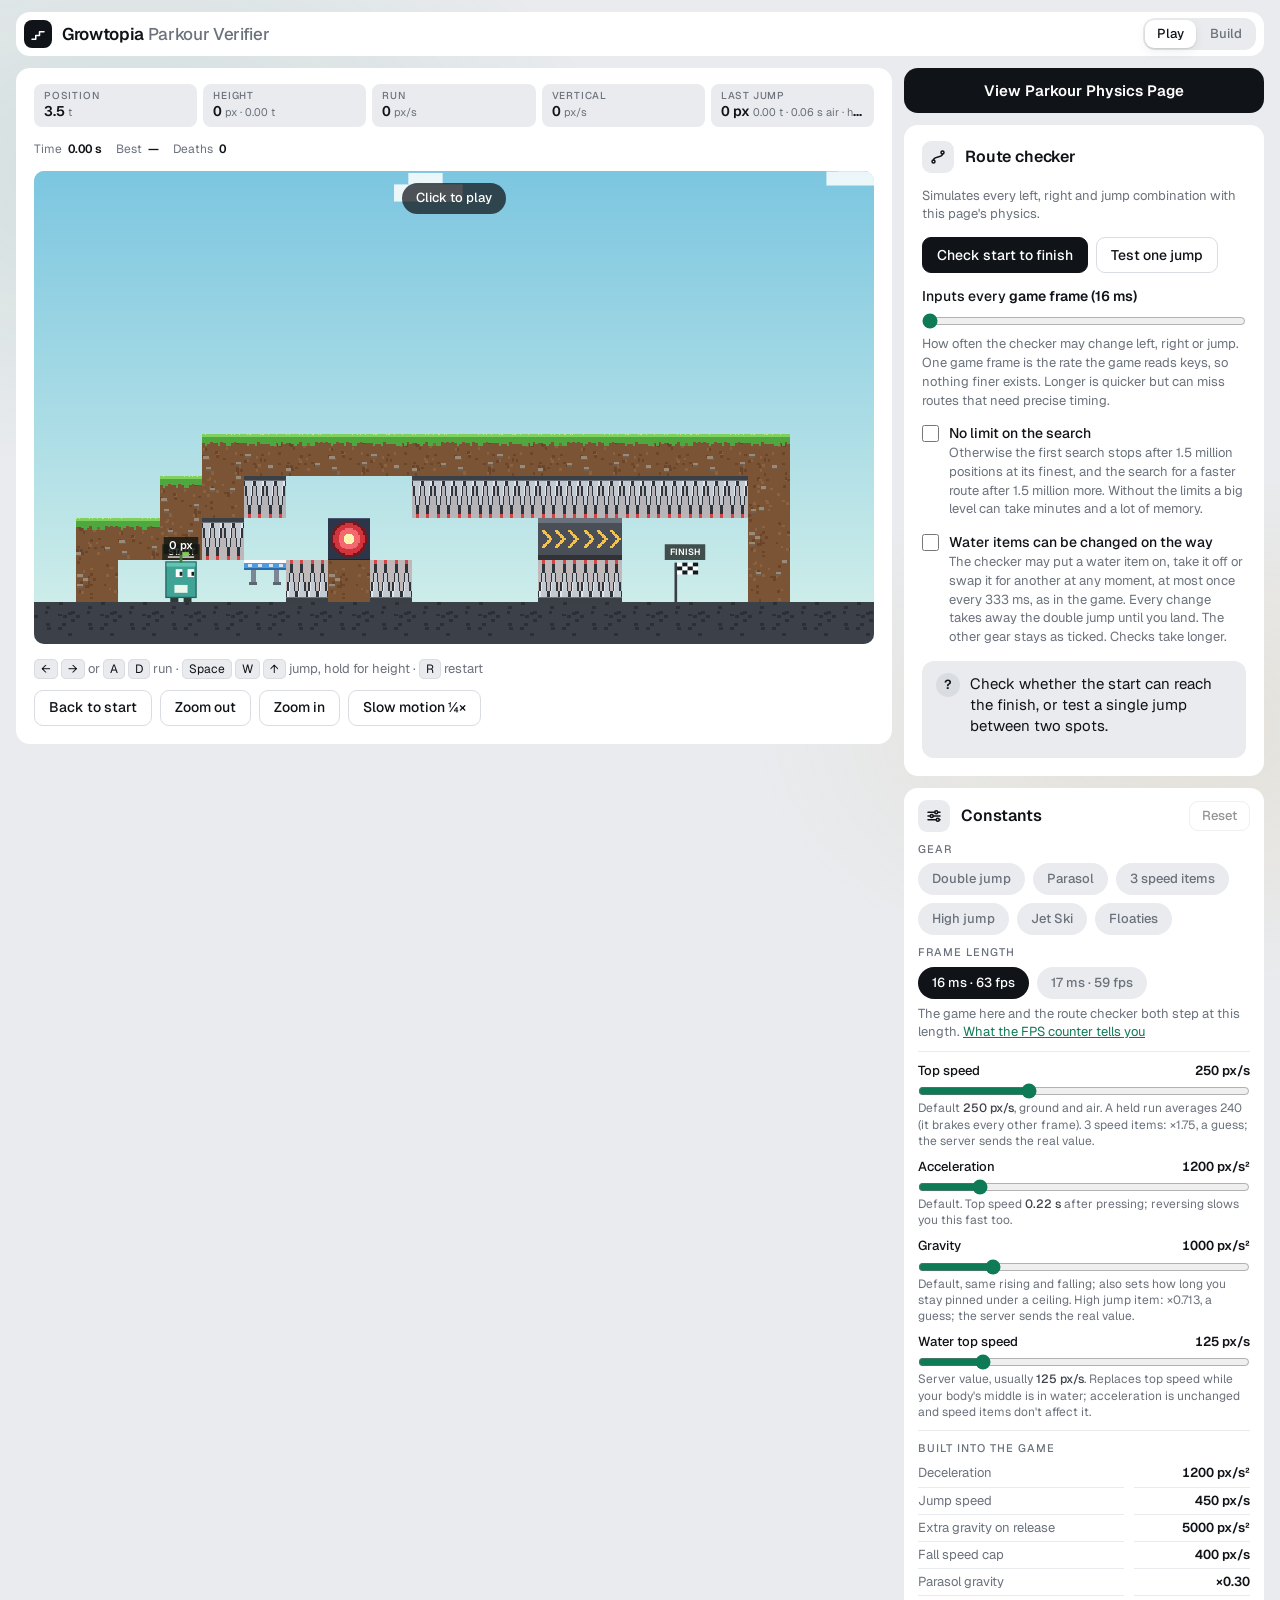
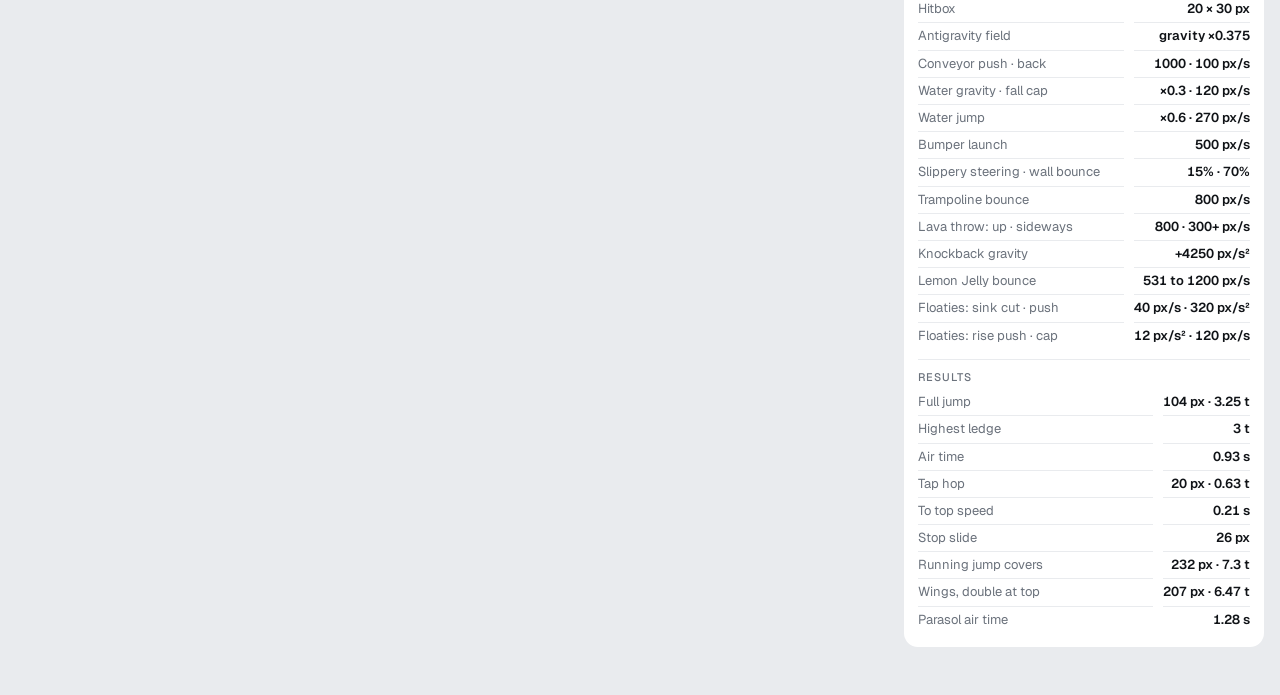
==== commit 4a865bcc: "Fix bumper jump hold not coming back; rename Mechanics page to Physics" ====
--- a/index.html
+++ b/index.html
@@ -89,7 +89,7 @@
     </div>
 
     <div class="side">
-      <a class="mechlink" href="mechanics.html">View Parkour Mechanics Page</a>
+      <a class="mechlink" href="mechanics.html">View Parkour Physics Page</a>
       <section class="card checker" aria-labelledby="ck-title">
         <div class="ph">
           <span class="ico"><svg class="ic" aria-hidden="true"><use href="#i-route"/></svg></span>
